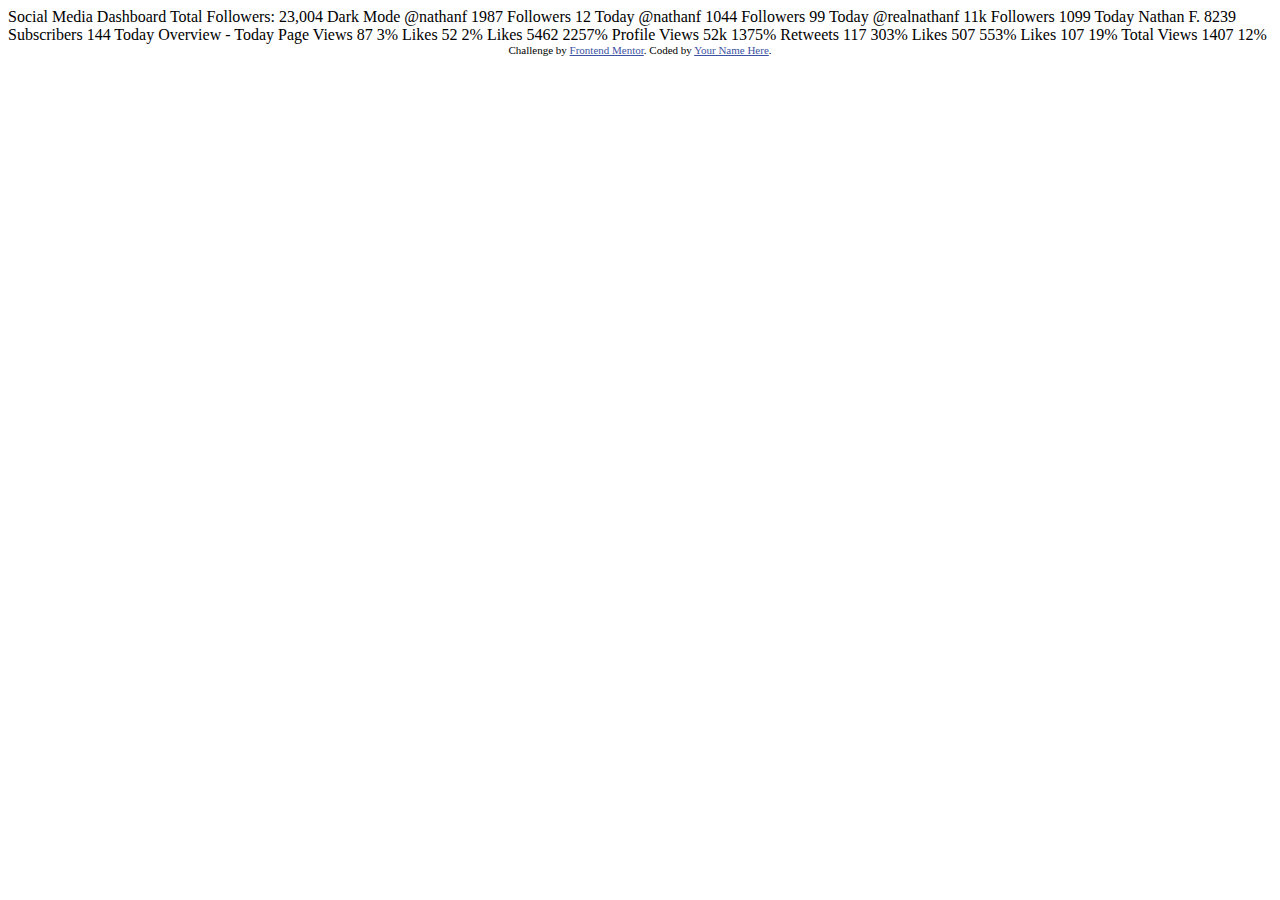
==== social-media-dashboard-with-theme-switcher-master/index.html @ b566ceaa "Social media DashBord with Theme switcher" ====
<!DOCTYPE html>
<html lang="en">
<head>
  <meta charset="UTF-8">
  <meta name="viewport" content="width=device-width, initial-scale=1.0"> <!-- displays site properly based on user's device -->

  <link rel="icon" type="image/png" sizes="32x32" href="./images/favicon-32x32.png">
  
  <title>Frontend Mentor | [Challenge Name Here]</title>

  <!-- Feel free to remove these styles or customise in your own stylesheet 👍 -->
  <style>
    .attribution { font-size: 11px; text-align: center; }
    .attribution a { color: hsl(228, 45%, 44%); }
  </style>
</head>
<body>

  Social Media Dashboard
  Total Followers: 23,004

  Dark Mode

  

  @nathanf
  1987
  Followers
  12 Today

  @nathanf
  1044
  Followers
  99 Today

  @realnathanf
  11k
  Followers
  1099 Today

  Nathan F.
  8239
  Subscribers
  144 Today



  Overview - Today

  Page Views
  87
  3%

  Likes
  52
  2%

  Likes
  5462
  2257%

  Profile Views
  52k
  1375%

  Retweets
  117
  303%

  Likes
  507
  553%

  Likes
  107
  19%

  Total Views
  1407
  12%
  
  <div class="attribution">
    Challenge by <a href="https://www.frontendmentor.io?ref=challenge" target="_blank">Frontend Mentor</a>. 
    Coded by <a href="#">Your Name Here</a>.
  </div>
</body>
</html>
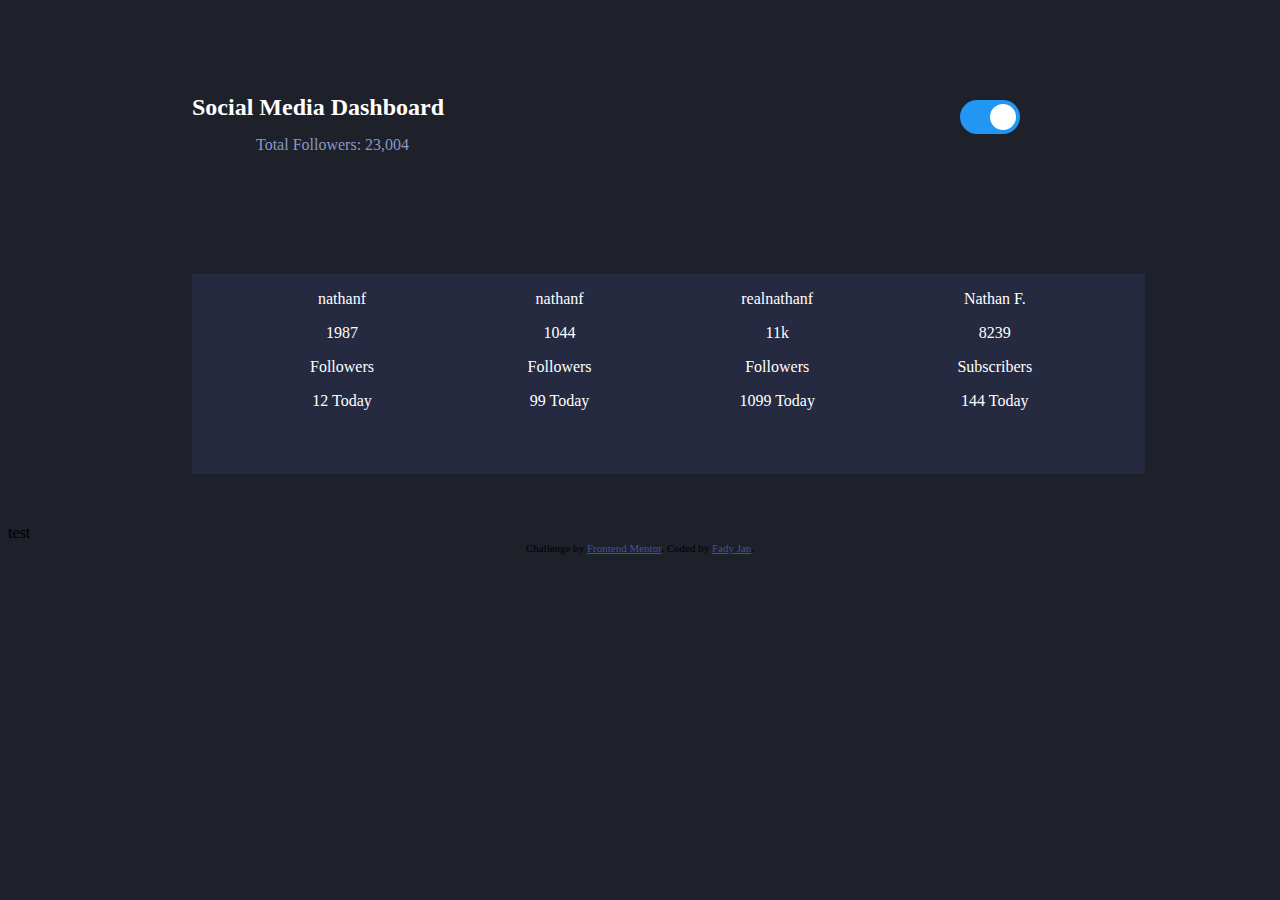
==== commit 62923bce: "adding the first two rows" ====
--- a/social-media-dashboard-with-theme-switcher-master/index.html
+++ b/social-media-dashboard-with-theme-switcher-master/index.html
@@ -1,22 +1,66 @@
 <!DOCTYPE html>
 <html lang="en">
+
 <head>
   <meta charset="UTF-8">
-  <meta name="viewport" content="width=device-width, initial-scale=1.0"> <!-- displays site properly based on user's device -->
+  <meta name="viewport" content="width=device-width, initial-scale=1.0">
+  <!-- displays site properly based on user's device -->
 
   <link rel="icon" type="image/png" sizes="32x32" href="./images/favicon-32x32.png">
-  
+
   <title>Frontend Mentor | [Challenge Name Here]</title>
+  <link rel="stylesheet" type="text/css" href="index.css">
 
-  <!-- Feel free to remove these styles or customise in your own stylesheet 👍 -->
-  <style>
-    .attribution { font-size: 11px; text-align: center; }
-    .attribution a { color: hsl(228, 45%, 44%); }
-  </style>
 </head>
+
 <body>
 
-  Social Media Dashboard
+
+  <div class="mainbar">
+    <p id="title"> Social Media Dashboard</p>
+    <label class="switch" id="togglebutton">
+      <input type="checkbox" checked>
+      <span class="slider round"></span>
+    </label>
+    <p id="Followers">Total Followers: 23,004</p>
+
+  </div>
+  <div class="secondrow">
+
+    <div id="facebook">
+      <p class="username">nathanf</p>
+      <p class="nofollowers">1987</p>
+      <p class="followers">Followers</p>
+      <p class="arrow">12 Today</p>
+    </div>
+
+
+    <div id="twitter">
+      <p class="username">nathanf</p>
+      <p class="nofollowers">1044</p>
+      <p class="followers">Followers</p>
+      <p class="arrow">99 Today</p>
+
+    </div>
+    <div id="instagram">
+      <p class="username">realnathanf</p>
+      <p class="nofollowers">11k</p>
+      <p class="followers">Followers</p>
+      <p class="arrow"> 1099 Today </p>
+    </div>
+    <div id="pintrest">
+      <p class="username">Nathan F.</p>
+      <p class="nofollowers">8239</p>
+      <p class="followers">Subscribers</p>
+      <p class="arrow"> 144 Today </p>
+    </div>
+
+  </div>
+  <div>test</div>
+
+
+
+  <!-- Social Media Dashboard
   Total Followers: 23,004
 
   Dark Mode
@@ -77,11 +121,13 @@
 
   Total Views
   1407
-  12%
-  
+  12% -->
+
   <div class="attribution">
-    Challenge by <a href="https://www.frontendmentor.io?ref=challenge" target="_blank">Frontend Mentor</a>. 
-    Coded by <a href="#">Your Name Here</a>.
+    Challenge by <a href="https://www.frontendmentor.io?ref=challenge" target="_blank">Frontend Mentor</a>.
+    Coded by <a href="#">Fady Jan</a>.
   </div>
+
 </body>
+
 </html>--- a/social-media-dashboard-with-theme-switcher-master/index.css
+++ b/social-media-dashboard-with-theme-switcher-master/index.css
@@ -0,0 +1,161 @@
+.attribution {
+  font-size: 11px;
+  text-align: center;
+}
+
+.attribution a {
+  color: hsl(228, 45%, 44%);
+}
+
+body {
+
+    background-color: hsl(230, 17%, 14%);
+}
+
+
+.mainbar{
+    width: 1253px;
+    height: 91px;
+    margin-left: 342px;
+    margin-top: 70px;
+}
+
+.secondrow{
+  margin-top: 3cm;
+  width: 300px;
+  height: 250px;
+
+}
+
+#title{
+    font-family: Cambria, Cochin, Georgia, Times, 'Times New Roman', serif;
+    font-weight: 700;
+    font-size: x-large;
+    position:absolute;
+    left: 15%;
+    color: white;
+}
+
+#togglebutton{
+    margin-top: 30px;
+    position:absolute;
+    left: 75%;
+}
+
+.switch {
+    position: relative;
+    display: inline-block;
+    width: 60px;
+    height: 34px;
+  }
+  
+  .switch input { 
+    opacity: 0;
+    width: 0;
+    height: 0;
+  }
+  
+  .slider {
+    position: absolute;
+    cursor: pointer;
+    top: 0;
+    left: 0;
+    right: 0;
+    bottom: 0;
+    background-color: #ccc;
+    -webkit-transition: .4s;
+    transition: .4s;
+  }
+  
+  .slider:before {
+    position: absolute;
+    content: "";
+    height: 26px;
+    width: 26px;
+    left: 4px;
+    bottom: 4px;
+    background-color: white;
+    -webkit-transition: .4s;
+    transition: .4s;
+  }
+  
+  input:checked + .slider {
+    background-color: #2196F3;
+  }
+  
+  input:focus + .slider {
+    box-shadow: 0 0 1px #2196F3;
+  }
+  
+  input:checked + .slider:before {
+    -webkit-transform: translateX(26px);
+    -ms-transform: translateX(26px);
+    transform: translateX(26px);
+  }
+  
+  /* Rounded sliders */
+  .slider.round {
+    border-radius: 34px;
+  }
+  
+  .slider.round:before {
+    border-radius: 50%;
+  }
+
+  #Followers{
+
+    padding-top: 50px;
+    position: absolute;
+    left: 20%;
+    color: hsl(228, 34%, 66%);
+  }
+
+  #facebook{
+    width: 300px;
+    text-align: center;
+    position: absolute;
+    left: 15%;
+    color: white;
+    height: 200px;
+    background-color:hsl(228, 28%, 20%) ;
+
+  }
+
+  #twitter{
+
+
+    width: 300px;
+    text-align: center;
+    position: absolute;
+    left: 32%;
+    color: white;
+    height: 200px;
+    background-color:hsl(228, 28%, 20%) ;
+    
+
+  }
+
+
+  #instagram{
+    width: 300px;
+    text-align: center;
+    position: absolute;
+    left:49% ;
+    color: white;
+    height: 200px;
+    background-color:hsl(228, 28%, 20%) ;
+    
+
+  }
+  #pintrest{
+
+    width: 300px;
+    text-align: center;
+    position: absolute;
+    left: 66%;
+    color: white;
+    height: 200px;
+    background-color:hsl(228, 28%, 20%) ;
+
+
+  }
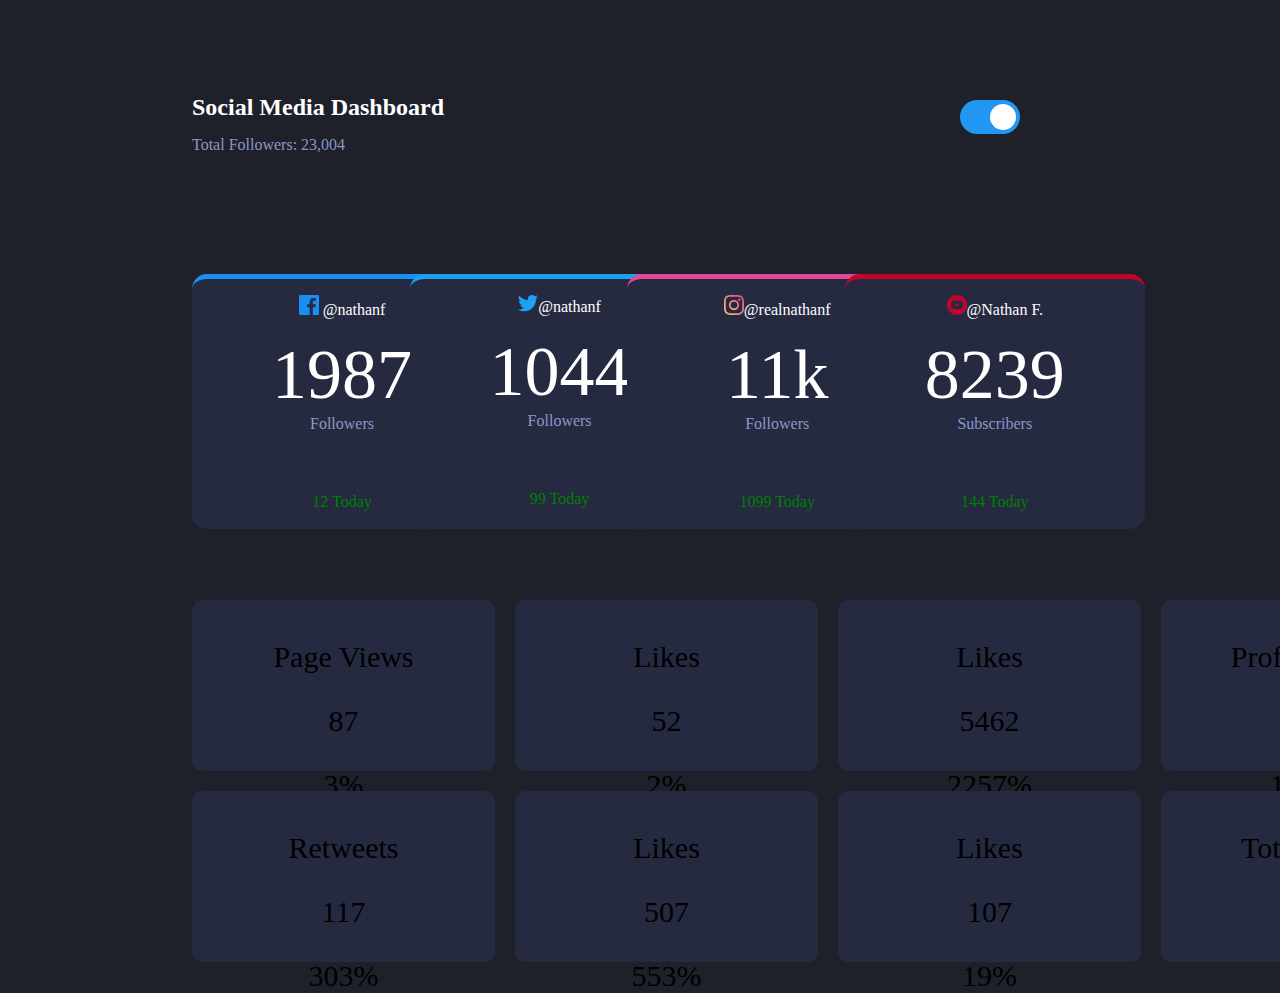
==== commit 97621349: "adding the 3rd row" ====
--- a/social-media-dashboard-with-theme-switcher-master/index.html
+++ b/social-media-dashboard-with-theme-switcher-master/index.html
@@ -28,7 +28,9 @@
   <div class="secondrow">
 
     <div id="facebook">
-      <p class="username">nathanf</p>
+      
+      <p class="username">
+        <svg xmlns="http://www.w3.org/2000/svg" width="20" height="20" class="icon"><path fill="#178FF5" d="M18.896 0H1.104C.494 0 0 .494 0 1.104v17.793C0 19.506.494 20 1.104 20h9.58v-7.745H8.076V9.237h2.606V7.01c0-2.583 1.578-3.99 3.883-3.99 1.104 0 2.052.082 2.329.119v2.7h-1.598c-1.254 0-1.496.597-1.496 1.47v1.928h2.989l-.39 3.018h-2.6V20h5.098c.608 0 1.102-.494 1.102-1.104V1.104C20 .494 19.506 0 18.896 0z"/></svg>   @nathanf</p>
       <p class="nofollowers">1987</p>
       <p class="followers">Followers</p>
       <p class="arrow">12 Today</p>
@@ -36,97 +38,93 @@
 
 
     <div id="twitter">
-      <p class="username">nathanf</p>
+      
+      <p class="username">
+        <svg xmlns="http://www.w3.org/2000/svg" width="20" height="17"><path fill="#1DA1F2" d="M20 1.924a8.192 8.192 0 01-2.357.646A4.11 4.11 0 0019.448.3a8.22 8.22 0 01-2.606.996A4.096 4.096 0 0013.847 0c-2.65 0-4.596 2.472-3.998 5.037A11.648 11.648 0 011.392.752a4.109 4.109 0 001.27 5.478 4.086 4.086 0 01-1.858-.513C.76 7.616 2.122 9.395 4.095 9.79a4.113 4.113 0 01-1.853.07 4.106 4.106 0 003.833 2.849A8.25 8.25 0 010 14.41a11.616 11.616 0 006.29 1.843c7.618 0 11.922-6.434 11.663-12.205A8.354 8.354 0 0020 1.924z"/></svg>@nathanf</p>
+     
       <p class="nofollowers">1044</p>
       <p class="followers">Followers</p>
       <p class="arrow">99 Today</p>
 
     </div>
     <div id="instagram">
-      <p class="username">realnathanf</p>
+      
+      <p class="username">
+        <svg xmlns="http://www.w3.org/2000/svg" width="20" height="20"><defs><linearGradient id="a" x1="100%" x2="0%" y1="0%" y2="100%"><stop offset="0%" stop-color="#DF4896"/><stop offset="50.913%" stop-color="#EE877E"/><stop offset="100%" stop-color="#FDC366"/></linearGradient></defs><path fill="url(#a)" d="M10 1.802c2.67 0 2.987.01 4.042.059 2.71.123 3.975 1.409 4.099 4.099.048 1.054.057 1.37.057 4.04 0 2.672-.01 2.988-.057 4.042-.124 2.687-1.387 3.975-4.1 4.099-1.054.048-1.37.058-4.041.058-2.67 0-2.987-.01-4.04-.058-2.717-.124-3.977-1.416-4.1-4.1-.048-1.054-.058-1.37-.058-4.041 0-2.67.01-2.986.058-4.04.124-2.69 1.387-3.977 4.1-4.1 1.054-.048 1.37-.058 4.04-.058zM10 0C7.284 0 6.944.012 5.878.06 2.246.227.228 2.242.06 5.877.01 6.944 0 7.284 0 10s.012 3.057.06 4.123c.167 3.632 2.182 5.65 5.817 5.817 1.067.048 1.407.06 4.123.06s3.057-.012 4.123-.06c3.629-.167 5.652-2.182 5.816-5.817.05-1.066.061-1.407.061-4.123s-.012-3.056-.06-4.122C19.777 2.249 17.76.228 14.124.06 13.057.01 12.716 0 10 0zm0 4.865a5.135 5.135 0 100 10.27 5.135 5.135 0 000-10.27zm0 8.468a3.333 3.333 0 110-6.666 3.333 3.333 0 010 6.666zm5.338-9.87a1.2 1.2 0 100 2.4 1.2 1.2 0 000-2.4z"/></svg>@realnathanf</p>
       <p class="nofollowers">11k</p>
       <p class="followers">Followers</p>
       <p class="arrow"> 1099 Today </p>
     </div>
     <div id="pintrest">
-      <p class="username">Nathan F.</p>
+      
+      <p class="username">
+        <svg xmlns="http://www.w3.org/2000/svg" width="20" height="20"><path fill="#C4032B" d="M10 0C4.478 0 0 4.478 0 10c0 5.523 4.478 10 10 10 5.523 0 10-4.477 10-10 0-5.522-4.477-10-10-10zm3.7 14.077c-1.75.12-5.652.12-7.402 0-1.896-.13-2.117-1.059-2.131-4.077.014-3.024.237-3.947 2.131-4.077 1.75-.12 5.652-.12 7.403 0 1.897.13 2.117 1.059 2.132 4.077-.015 3.024-.237 3.947-2.132 4.077zM8.334 8.048l4.098 1.949-4.098 1.955V8.048z"/></svg>@Nathan F.</p>
       <p class="nofollowers">8239</p>
       <p class="followers">Subscribers</p>
       <p class="arrow"> 144 Today </p>
     </div>
 
   </div>
-  <div>test</div>
+  
+
+  <div class="grid-container">
+    <div class="item1">
+      <p class="q1"> Page Views</p>
+      <p class="q2">87</p>
+      <p class="q3"></p>
+      <p class="q4">3%</p>
+    </div>
+    <div class="item2">
+      <p class="q1">Likes</p>
+      <p class="q2">52</p>
+      <p class="q3"></p>
+      <p class="q4">  2%</p>
+    </div>
+    <div class="item3">
+      <p class="q1">Likes</p>
+      <p class="q2">5462</p>
+      <p class="q3"></p>
+      <p class="q4"> 2257%</p>
+    </div>  
+    <div class="item4">
+      <p class="q1">Profile Views</p>
+      <p class="q2">52k</p>
+      <p class="q3"></p>
+      <p class="q4">1375%</p>
+    </div>
+    <div class="item5">
+      <p class="q1">Retweets</p>
+      <p class="q2">117</p>
+      <p class="q3"></p>
+      <p class="q4">303%</p>
+    </div>
+    <div class="item6">
+      <p class="q1">Likes</p>
+      <p class="q2">507</p>
+      <p class="q3"></p>
+      <p class="q4">553%</p>
+    </div>
+    <div class="item7">
+      <p class="q1">Likes</p>
+      <p class="q2">107</p>
+      <p class="q3"></p>
+      <p class="q4">19%</p>
+    </div>
+    <div class="item8">
+      <p class="q1">Total Views</p>
+      <p class="q2">1407</p>
+      <p class="q3"></p>
+      <p class="q4">12%</p>
+    </div>
+  
+  </div>
 
 
 
-  <!-- Social Media Dashboard
-  Total Followers: 23,004
-
-  Dark Mode
-
-  
-
-  @nathanf
-  1987
-  Followers
-  12 Today
-
-  @nathanf
-  1044
-  Followers
-  99 Today
-
-  @realnathanf
-  11k
-  Followers
-  1099 Today
-
-  Nathan F.
-  8239
-  Subscribers
-  144 Today
-
-
-
-  Overview - Today
-
-  Page Views
-  87
-  3%
-
-  Likes
-  52
-  2%
-
-  Likes
-  5462
-  2257%
-
-  Profile Views
-  52k
-  1375%
-
-  Retweets
-  117
-  303%
-
-  Likes
-  507
-  553%
-
-  Likes
-  107
-  19%
-
-  Total Views
-  1407
-  12% -->
-
-  <div class="attribution">
+  <!-- <div class="attribution">
     Challenge by <a href="https://www.frontendmentor.io?ref=challenge" target="_blank">Frontend Mentor</a>.
     Coded by <a href="#">Fady Jan</a>.
-  </div>
+  </div> -->
 
 </body>
 
--- a/social-media-dashboard-with-theme-switcher-master/index.css
+++ b/social-media-dashboard-with-theme-switcher-master/index.css
@@ -106,30 +106,33 @@
 
     padding-top: 50px;
     position: absolute;
-    left: 20%;
+    left: 15%;
     color: hsl(228, 34%, 66%);
   }
 
   #facebook{
-    width: 300px;
-    text-align: center;
-    position: absolute;
-    left: 15%;
-    color: white;
-    height: 200px;
+    
+    border-top: 5px solid #1a8ff6;
+    border-radius: 15px;
+    width: 300px;
+    text-align: center;
+    position: absolute;
+    left: 15%;
+    color: white;
+    height: 250px;
     background-color:hsl(228, 28%, 20%) ;
 
   }
 
   #twitter{
-
-
+    border-top: 5px solid hsl(203, 89%, 53%);
+    border-radius: 15px;
     width: 300px;
     text-align: center;
     position: absolute;
     left: 32%;
     color: white;
-    height: 200px;
+    height: 250px;
     background-color:hsl(228, 28%, 20%) ;
     
 
@@ -137,25 +140,77 @@
 
 
   #instagram{
+    border-top: 5px solid hsl(329, 70%, 58%);;
+    border-radius: 15px ;
     width: 300px;
     text-align: center;
     position: absolute;
     left:49% ;
     color: white;
-    height: 200px;
+    height: 250px;
     background-color:hsl(228, 28%, 20%) ;
     
 
   }
   #pintrest{
-
+    border-top: 5px solid hsl(348, 97%, 39%);
+    border-radius: 15px;
     width: 300px;
     text-align: center;
     position: absolute;
     left: 66%;
     color: white;
-    height: 200px;
-    background-color:hsl(228, 28%, 20%) ;
-
-
-  }
+    height: 250px;
+    background-color:hsl(228, 28%, 20%) ;
+
+
+  }
+
+  .nofollowers{
+
+    font-size: 70px;
+    margin-top: 0cm;
+    margin-bottom: 0cm;
+
+
+  }
+
+  .followers{
+    margin-top: 0cm;
+    margin-bottom: 60px;
+    color: hsl(228, 34%, 66%);
+
+  }
+
+  .arrow{
+    color: green;
+
+  }
+
+  .grid-container {
+    position: absolute;
+    left: 15%;
+    margin-top: 2cm;
+    /* width: 1284px; */
+    display: grid;
+    grid-template-columns: auto auto auto auto;
+    grid-gap: 20px 20px;
+    background-color:hsl(230, 17%, 14%);
+    
+    
+  }
+  
+  .grid-container > div {
+    width: 303px;
+    background-color:hsl(228, 28%, 20%);
+    text-align: center;
+    padding: 10px 0;
+    font-size: 30px;
+    border-radius: 10px;
+    height: 4cm;
+  }
+
+
+
+
+
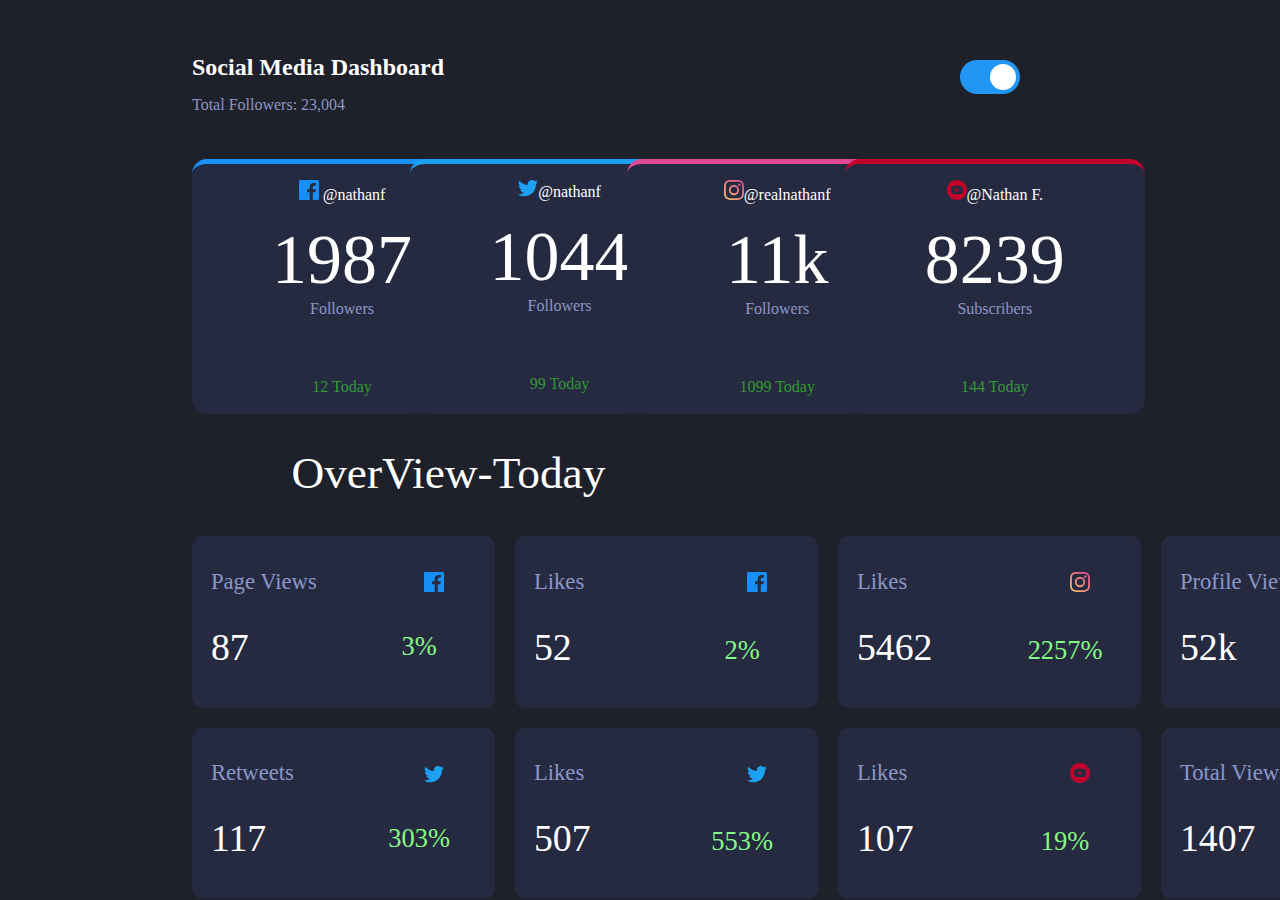
==== commit 65af8880: "switch button between themes" ====
--- a/social-media-dashboard-with-theme-switcher-master/index.html
+++ b/social-media-dashboard-with-theme-switcher-master/index.html
@@ -17,107 +17,117 @@
 
 
   <div class="mainbar">
-    <p id="title"> Social Media Dashboard</p>
+    <p id="title" class="fontchange"> Social Media Dashboard</p>
     <label class="switch" id="togglebutton">
-      <input type="checkbox" checked>
+      <input type="checkbox" id="check" checked="true" onclick="switching()">
       <span class="slider round"></span>
     </label>
-    <p id="Followers">Total Followers: 23,004</p>
+    <p id="Followers" class="fontchange">Total Followers: 23,004</p>
 
   </div>
-  <div class="secondrow">
+  <div class="secondrow" >
 
-    <div id="facebook">
+    <div id="facebook" class="jscontrol">
       
-      <p class="username">
+      <p class="username fontchange">
         <svg xmlns="http://www.w3.org/2000/svg" width="20" height="20" class="icon"><path fill="#178FF5" d="M18.896 0H1.104C.494 0 0 .494 0 1.104v17.793C0 19.506.494 20 1.104 20h9.58v-7.745H8.076V9.237h2.606V7.01c0-2.583 1.578-3.99 3.883-3.99 1.104 0 2.052.082 2.329.119v2.7h-1.598c-1.254 0-1.496.597-1.496 1.47v1.928h2.989l-.39 3.018h-2.6V20h5.098c.608 0 1.102-.494 1.102-1.104V1.104C20 .494 19.506 0 18.896 0z"/></svg>   @nathanf</p>
-      <p class="nofollowers">1987</p>
-      <p class="followers">Followers</p>
-      <p class="arrow">12 Today</p>
+      <p class="nofollowers fontchange">1987</p>
+      <p class="followers ">Followers</p>
+      <p class="arrow fontchange">12 Today</p>
     </div>
 
 
-    <div id="twitter">
+    <div id="twitter" class="jscontrol">
       
-      <p class="username">
+      <p class="username fontchange">
         <svg xmlns="http://www.w3.org/2000/svg" width="20" height="17"><path fill="#1DA1F2" d="M20 1.924a8.192 8.192 0 01-2.357.646A4.11 4.11 0 0019.448.3a8.22 8.22 0 01-2.606.996A4.096 4.096 0 0013.847 0c-2.65 0-4.596 2.472-3.998 5.037A11.648 11.648 0 011.392.752a4.109 4.109 0 001.27 5.478 4.086 4.086 0 01-1.858-.513C.76 7.616 2.122 9.395 4.095 9.79a4.113 4.113 0 01-1.853.07 4.106 4.106 0 003.833 2.849A8.25 8.25 0 010 14.41a11.616 11.616 0 006.29 1.843c7.618 0 11.922-6.434 11.663-12.205A8.354 8.354 0 0020 1.924z"/></svg>@nathanf</p>
      
-      <p class="nofollowers">1044</p>
+      <p class="nofollowers fontchange">1044</p>
       <p class="followers">Followers</p>
-      <p class="arrow">99 Today</p>
+      <p class="arrow fontchange">99 Today</p>
 
     </div>
-    <div id="instagram">
+    <div id="instagram" class="jscontrol">
       
-      <p class="username">
+      <p class="username fontchange">
         <svg xmlns="http://www.w3.org/2000/svg" width="20" height="20"><defs><linearGradient id="a" x1="100%" x2="0%" y1="0%" y2="100%"><stop offset="0%" stop-color="#DF4896"/><stop offset="50.913%" stop-color="#EE877E"/><stop offset="100%" stop-color="#FDC366"/></linearGradient></defs><path fill="url(#a)" d="M10 1.802c2.67 0 2.987.01 4.042.059 2.71.123 3.975 1.409 4.099 4.099.048 1.054.057 1.37.057 4.04 0 2.672-.01 2.988-.057 4.042-.124 2.687-1.387 3.975-4.1 4.099-1.054.048-1.37.058-4.041.058-2.67 0-2.987-.01-4.04-.058-2.717-.124-3.977-1.416-4.1-4.1-.048-1.054-.058-1.37-.058-4.041 0-2.67.01-2.986.058-4.04.124-2.69 1.387-3.977 4.1-4.1 1.054-.048 1.37-.058 4.04-.058zM10 0C7.284 0 6.944.012 5.878.06 2.246.227.228 2.242.06 5.877.01 6.944 0 7.284 0 10s.012 3.057.06 4.123c.167 3.632 2.182 5.65 5.817 5.817 1.067.048 1.407.06 4.123.06s3.057-.012 4.123-.06c3.629-.167 5.652-2.182 5.816-5.817.05-1.066.061-1.407.061-4.123s-.012-3.056-.06-4.122C19.777 2.249 17.76.228 14.124.06 13.057.01 12.716 0 10 0zm0 4.865a5.135 5.135 0 100 10.27 5.135 5.135 0 000-10.27zm0 8.468a3.333 3.333 0 110-6.666 3.333 3.333 0 010 6.666zm5.338-9.87a1.2 1.2 0 100 2.4 1.2 1.2 0 000-2.4z"/></svg>@realnathanf</p>
-      <p class="nofollowers">11k</p>
+      <p class="nofollowers fontchange">11k</p>
       <p class="followers">Followers</p>
-      <p class="arrow"> 1099 Today </p>
+      <p class="arrow fontchange"> 1099 Today </p>
     </div>
-    <div id="pintrest">
+    <div id="pintrest" class="jscontrol">
       
-      <p class="username">
+      <p class="username fontchange">
         <svg xmlns="http://www.w3.org/2000/svg" width="20" height="20"><path fill="#C4032B" d="M10 0C4.478 0 0 4.478 0 10c0 5.523 4.478 10 10 10 5.523 0 10-4.477 10-10 0-5.522-4.477-10-10-10zm3.7 14.077c-1.75.12-5.652.12-7.402 0-1.896-.13-2.117-1.059-2.131-4.077.014-3.024.237-3.947 2.131-4.077 1.75-.12 5.652-.12 7.403 0 1.897.13 2.117 1.059 2.132 4.077-.015 3.024-.237 3.947-2.132 4.077zM8.334 8.048l4.098 1.949-4.098 1.955V8.048z"/></svg>@Nathan F.</p>
-      <p class="nofollowers">8239</p>
+      <p class="nofollowers fontchange">8239</p>
       <p class="followers">Subscribers</p>
-      <p class="arrow"> 144 Today </p>
+      <p class="arrow fontchange"> 144 Today </p>
     </div>
 
   </div>
+
+  <div id="ot" class="fontchange">OverView-Today</div>
   
-
-  <div class="grid-container">
-    <div class="item1">
-      <p class="q1"> Page Views</p>
-      <p class="q2">87</p>
-      <p class="q3"></p>
+  <div class="grid-container gaps"> 
+    <div class="item1 jscontrol">
+      <p class="q1 fontchange"> Page Views</p>
+      <svg xmlns="http://www.w3.org/2000/svg" class="test" width="20" height="20"><path fill="#178FF5" d="M18.896 0H1.104C.494 0 0 .494 0 1.104v17.793C0 19.506.494 20 1.104 20h9.58v-7.745H8.076V9.237h2.606V7.01c0-2.583 1.578-3.99 3.883-3.99 1.104 0 2.052.082 2.329.119v2.7h-1.598c-1.254 0-1.496.597-1.496 1.47v1.928h2.989l-.39 3.018h-2.6V20h5.098c.608 0 1.102-.494 1.102-1.104V1.104C20 .494 19.506 0 18.896 0z"/></svg>
+      <p class="q2 fontchange">87</p>
       <p class="q4">3%</p>
     </div>
-    <div class="item2">
-      <p class="q1">Likes</p>
-      <p class="q2">52</p>
+    <div class="item2 jscontrol">
+      <p class="q1 fontchange">Likes</p>
+      <svg xmlns="http://www.w3.org/2000/svg" class="test" width="20" height="20"><path fill="#178FF5" d="M18.896 0H1.104C.494 0 0 .494 0 1.104v17.793C0 19.506.494 20 1.104 20h9.58v-7.745H8.076V9.237h2.606V7.01c0-2.583 1.578-3.99 3.883-3.99 1.104 0 2.052.082 2.329.119v2.7h-1.598c-1.254 0-1.496.597-1.496 1.47v1.928h2.989l-.39 3.018h-2.6V20h5.098c.608 0 1.102-.494 1.102-1.104V1.104C20 .494 19.506 0 18.896 0z"/></svg>
+      <p class="q2 fontchange">52</p>
       <p class="q3"></p>
       <p class="q4">  2%</p>
     </div>
-    <div class="item3">
-      <p class="q1">Likes</p>
-      <p class="q2">5462</p>
+    <div class="item3 jscontrol">
+      <p class="q1 fontchange">Likes</p>
+      <svg xmlns="http://www.w3.org/2000/svg" class="test" width="20" height="20"><defs><linearGradient id="a" x1="100%" x2="0%" y1="0%" y2="100%"><stop offset="0%" stop-color="#DF4896"/><stop offset="50.913%" stop-color="#EE877E"/><stop offset="100%" stop-color="#FDC366"/></linearGradient></defs><path fill="url(#a)" d="M10 1.802c2.67 0 2.987.01 4.042.059 2.71.123 3.975 1.409 4.099 4.099.048 1.054.057 1.37.057 4.04 0 2.672-.01 2.988-.057 4.042-.124 2.687-1.387 3.975-4.1 4.099-1.054.048-1.37.058-4.041.058-2.67 0-2.987-.01-4.04-.058-2.717-.124-3.977-1.416-4.1-4.1-.048-1.054-.058-1.37-.058-4.041 0-2.67.01-2.986.058-4.04.124-2.69 1.387-3.977 4.1-4.1 1.054-.048 1.37-.058 4.04-.058zM10 0C7.284 0 6.944.012 5.878.06 2.246.227.228 2.242.06 5.877.01 6.944 0 7.284 0 10s.012 3.057.06 4.123c.167 3.632 2.182 5.65 5.817 5.817 1.067.048 1.407.06 4.123.06s3.057-.012 4.123-.06c3.629-.167 5.652-2.182 5.816-5.817.05-1.066.061-1.407.061-4.123s-.012-3.056-.06-4.122C19.777 2.249 17.76.228 14.124.06 13.057.01 12.716 0 10 0zm0 4.865a5.135 5.135 0 100 10.27 5.135 5.135 0 000-10.27zm0 8.468a3.333 3.333 0 110-6.666 3.333 3.333 0 010 6.666zm5.338-9.87a1.2 1.2 0 100 2.4 1.2 1.2 0 000-2.4z"/></svg>
+      <p class="q2 fontchange">5462</p>
       <p class="q3"></p>
       <p class="q4"> 2257%</p>
     </div>  
-    <div class="item4">
-      <p class="q1">Profile Views</p>
-      <p class="q2">52k</p>
+    <div class="item4 jscontrol">
+      <p class="q1 fontchange">Profile Views</p>
+      <svg xmlns="http://www.w3.org/2000/svg" class="test" width="20" height="20"><defs><linearGradient id="a" x1="100%" x2="0%" y1="0%" y2="100%"><stop offset="0%" stop-color="#DF4896"/><stop offset="50.913%" stop-color="#EE877E"/><stop offset="100%" stop-color="#FDC366"/></linearGradient></defs><path fill="url(#a)" d="M10 1.802c2.67 0 2.987.01 4.042.059 2.71.123 3.975 1.409 4.099 4.099.048 1.054.057 1.37.057 4.04 0 2.672-.01 2.988-.057 4.042-.124 2.687-1.387 3.975-4.1 4.099-1.054.048-1.37.058-4.041.058-2.67 0-2.987-.01-4.04-.058-2.717-.124-3.977-1.416-4.1-4.1-.048-1.054-.058-1.37-.058-4.041 0-2.67.01-2.986.058-4.04.124-2.69 1.387-3.977 4.1-4.1 1.054-.048 1.37-.058 4.04-.058zM10 0C7.284 0 6.944.012 5.878.06 2.246.227.228 2.242.06 5.877.01 6.944 0 7.284 0 10s.012 3.057.06 4.123c.167 3.632 2.182 5.65 5.817 5.817 1.067.048 1.407.06 4.123.06s3.057-.012 4.123-.06c3.629-.167 5.652-2.182 5.816-5.817.05-1.066.061-1.407.061-4.123s-.012-3.056-.06-4.122C19.777 2.249 17.76.228 14.124.06 13.057.01 12.716 0 10 0zm0 4.865a5.135 5.135 0 100 10.27 5.135 5.135 0 000-10.27zm0 8.468a3.333 3.333 0 110-6.666 3.333 3.333 0 010 6.666zm5.338-9.87a1.2 1.2 0 100 2.4 1.2 1.2 0 000-2.4z"/></svg>
+      <p class="q2 fontchange">52k</p>
       <p class="q3"></p>
       <p class="q4">1375%</p>
     </div>
-    <div class="item5">
-      <p class="q1">Retweets</p>
-      <p class="q2">117</p>
-      <p class="q3"></p>
+    <div class="item5 jscontrol">
+      <p class="q1 fontchange">Retweets</p>
+      <svg xmlns="http://www.w3.org/2000/svg" class="test" width="20" height="17"><path fill="#1DA1F2" d="M20 1.924a8.192 8.192 0 01-2.357.646A4.11 4.11 0 0019.448.3a8.22 8.22 0 01-2.606.996A4.096 4.096 0 0013.847 0c-2.65 0-4.596 2.472-3.998 5.037A11.648 11.648 0 011.392.752a4.109 4.109 0 001.27 5.478 4.086 4.086 0 01-1.858-.513C.76 7.616 2.122 9.395 4.095 9.79a4.113 4.113 0 01-1.853.07 4.106 4.106 0 003.833 2.849A8.25 8.25 0 010 14.41a11.616 11.616 0 006.29 1.843c7.618 0 11.922-6.434 11.663-12.205A8.354 8.354 0 0020 1.924z"/></svg>
+      <p class="q2 fontchange">117</p>
       <p class="q4">303%</p>
     </div>
-    <div class="item6">
-      <p class="q1">Likes</p>
-      <p class="q2">507</p>
+    <div class="item6 jscontrol">
+      <p class="q1 fontchange">Likes</p>
+      <svg xmlns="http://www.w3.org/2000/svg" class="test"  width="20" height="17"><path fill="#1DA1F2" d="M20 1.924a8.192 8.192 0 01-2.357.646A4.11 4.11 0 0019.448.3a8.22 8.22 0 01-2.606.996A4.096 4.096 0 0013.847 0c-2.65 0-4.596 2.472-3.998 5.037A11.648 11.648 0 011.392.752a4.109 4.109 0 001.27 5.478 4.086 4.086 0 01-1.858-.513C.76 7.616 2.122 9.395 4.095 9.79a4.113 4.113 0 01-1.853.07 4.106 4.106 0 003.833 2.849A8.25 8.25 0 010 14.41a11.616 11.616 0 006.29 1.843c7.618 0 11.922-6.434 11.663-12.205A8.354 8.354 0 0020 1.924z"/></svg>
+      <p class="q2 fontchange">507</p>
       <p class="q3"></p>
       <p class="q4">553%</p>
     </div>
-    <div class="item7">
-      <p class="q1">Likes</p>
-      <p class="q2">107</p>
+    <div class="item7 jscontrol">
+      <p class="q1 fontchange">Likes</p>
+      <svg xmlns="http://www.w3.org/2000/svg" class="test" width="20" height="20"><path fill="#C4032B" d="M10 0C4.478 0 0 4.478 0 10c0 5.523 4.478 10 10 10 5.523 0 10-4.477 10-10 0-5.522-4.477-10-10-10zm3.7 14.077c-1.75.12-5.652.12-7.402 0-1.896-.13-2.117-1.059-2.131-4.077.014-3.024.237-3.947 2.131-4.077 1.75-.12 5.652-.12 7.403 0 1.897.13 2.117 1.059 2.132 4.077-.015 3.024-.237 3.947-2.132 4.077zM8.334 8.048l4.098 1.949-4.098 1.955V8.048z"/></svg>
+      <p class="q2 fontchange">107</p>
       <p class="q3"></p>
       <p class="q4">19%</p>
     </div>
-    <div class="item8">
-      <p class="q1">Total Views</p>
-      <p class="q2">1407</p>
+    <div class="item8 jscontrol">
+      <p class="q1 fontchange">Total Views</p>
+      <svg xmlns="http://www.w3.org/2000/svg" class="test" width="20" height="20"><path fill="#C4032B" d="M10 0C4.478 0 0 4.478 0 10c0 5.523 4.478 10 10 10 5.523 0 10-4.477 10-10 0-5.522-4.477-10-10-10zm3.7 14.077c-1.75.12-5.652.12-7.402 0-1.896-.13-2.117-1.059-2.131-4.077.014-3.024.237-3.947 2.131-4.077 1.75-.12 5.652-.12 7.403 0 1.897.13 2.117 1.059 2.132 4.077-.015 3.024-.237 3.947-2.132 4.077zM8.334 8.048l4.098 1.949-4.098 1.955V8.048z"/></svg>
+      <p class="q2 fontchange">1407</p>
       <p class="q3"></p>
       <p class="q4">12%</p>
     </div>
   
   </div>
+
+  <script src="switching.js">
+  </script>
 
 
 
--- a/social-media-dashboard-with-theme-switcher-master/index.css
+++ b/social-media-dashboard-with-theme-switcher-master/index.css
@@ -17,11 +17,11 @@
     width: 1253px;
     height: 91px;
     margin-left: 342px;
-    margin-top: 70px;
+    margin-top: 30px;
 }
 
 .secondrow{
-  margin-top: 3cm;
+  margin-top: 1cm;
   width: 300px;
   height: 250px;
 
@@ -108,6 +108,7 @@
     position: absolute;
     left: 15%;
     color: hsl(228, 34%, 66%);
+    font-stretch: ultra-expanded;
   }
 
   #facebook{
@@ -183,14 +184,14 @@
   }
 
   .arrow{
-    color: green;
+    color: #339933;
 
   }
 
   .grid-container {
     position: absolute;
     left: 15%;
-    margin-top: 2cm;
+    margin-top: 1cm;
     /* width: 1284px; */
     display: grid;
     grid-template-columns: auto auto auto auto;
@@ -210,7 +211,61 @@
     height: 4cm;
   }
 
-
-
-
-
+  .q1{
+
+    color: hsl(228, 34%, 66%);
+    position: relative;
+    text-align: left;
+    left: 5mm;
+    font-size: 6mm;
+  }
+
+  .q2{
+    /* width: 2cm; */
+    color: white;
+    font-size: 10mm;
+    text-align: left;
+    margin: 0 0 0 0;
+    position: relative;
+    top: -7mm;
+    left: 5mm;
+    
+    
+  
+  }
+
+  .q4{
+    position: relative;
+    top: -24mm;
+    left: 2cm;
+    font-size: 7mm;
+      color: #84fa84;
+
+
+  }
+
+
+  #ot{
+    color: white;
+    font-size: 12mm;
+    margin-top: 1cm;
+    
+    margin-left: 7.5cm;
+
+  }
+
+  /* .q3{
+
+    position: relative;
+    left: 3cm;
+  } */
+
+  .test{
+    position: relative;
+    top: -14mm;
+    left: 30%;
+  }
+
+
+
+
